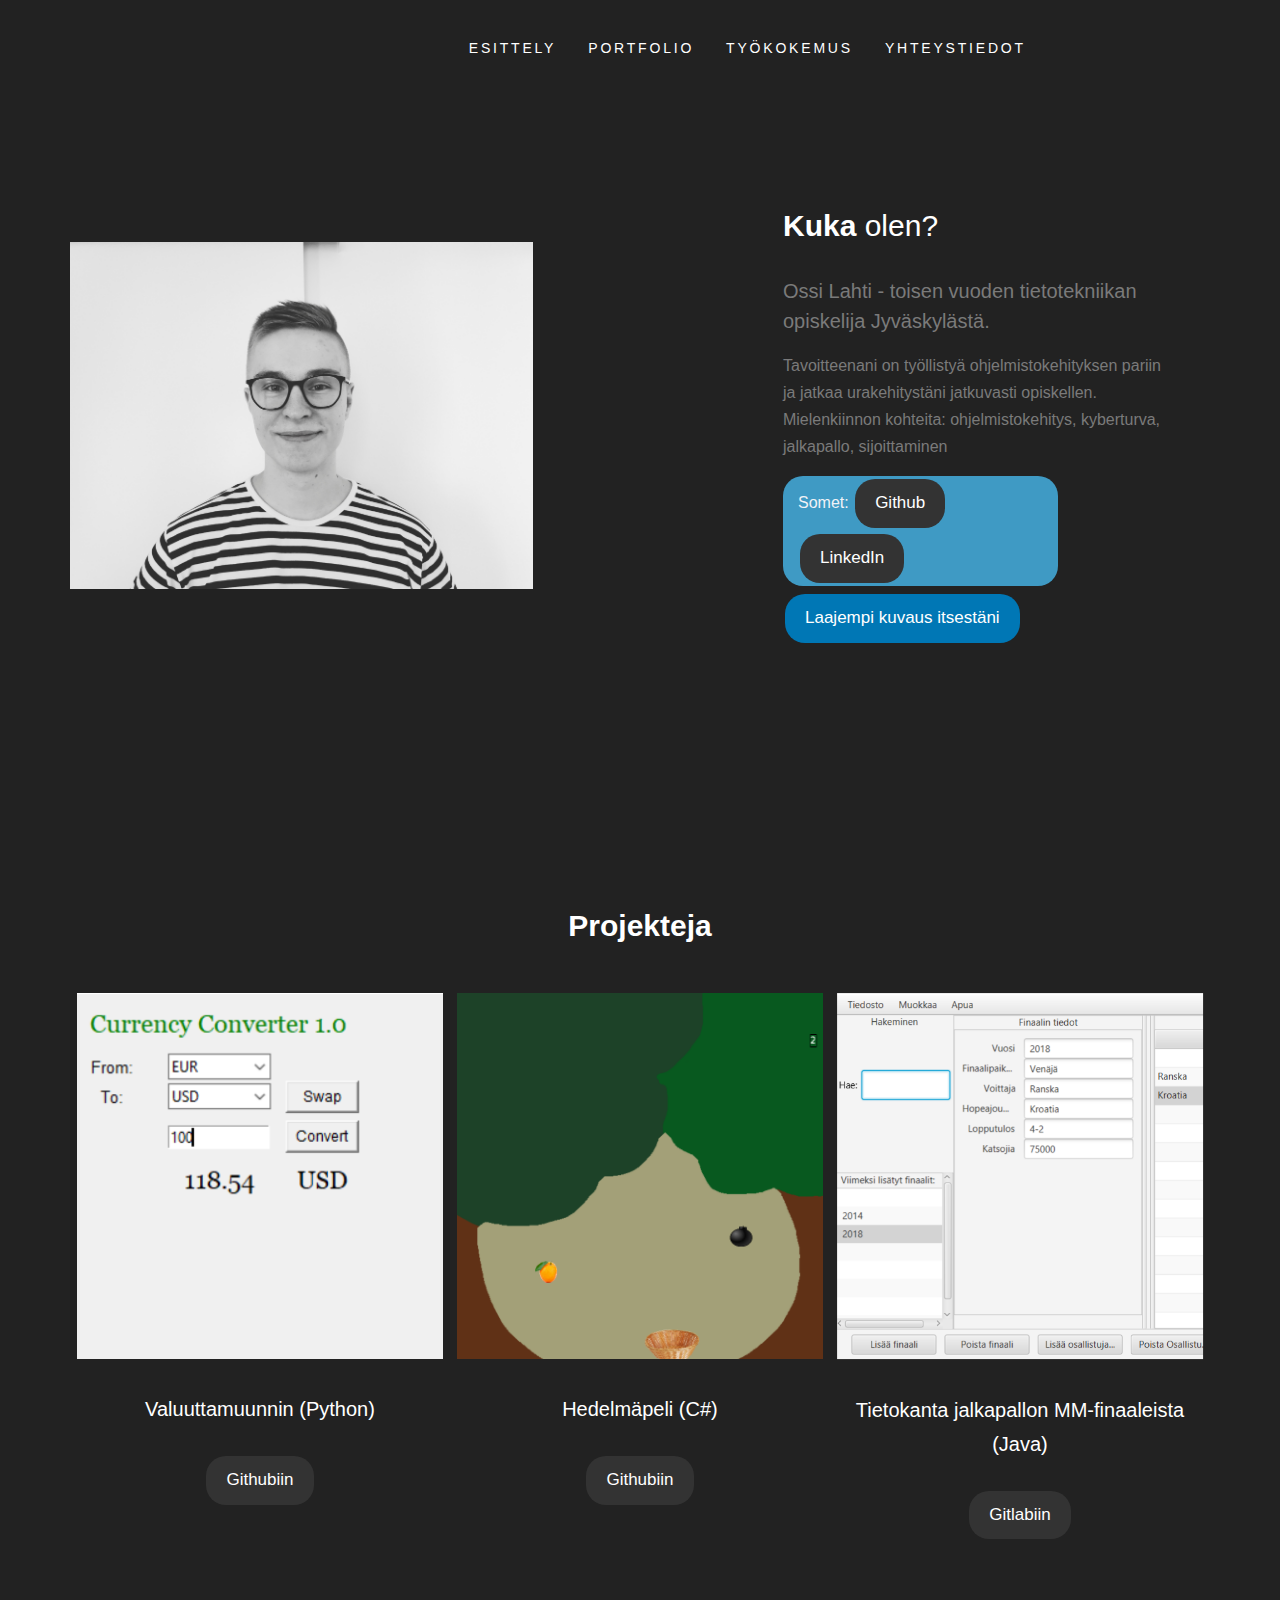
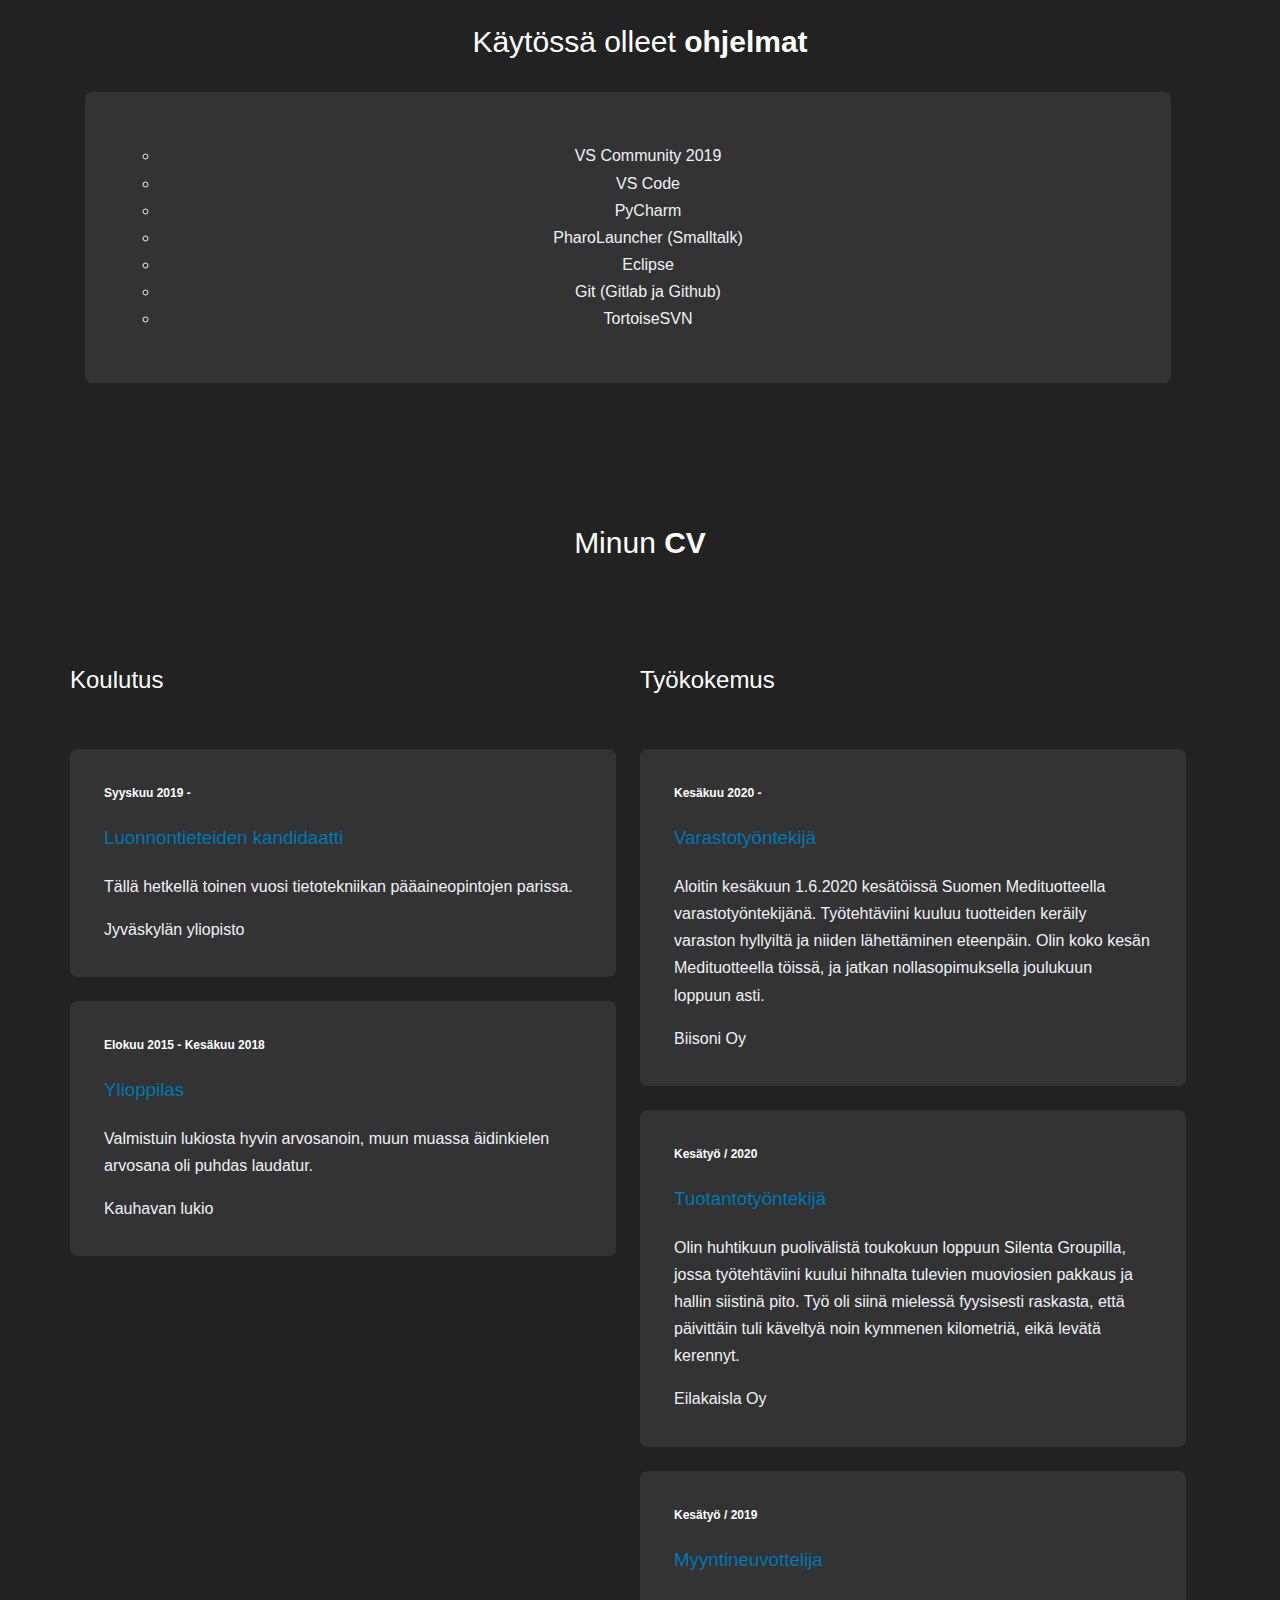
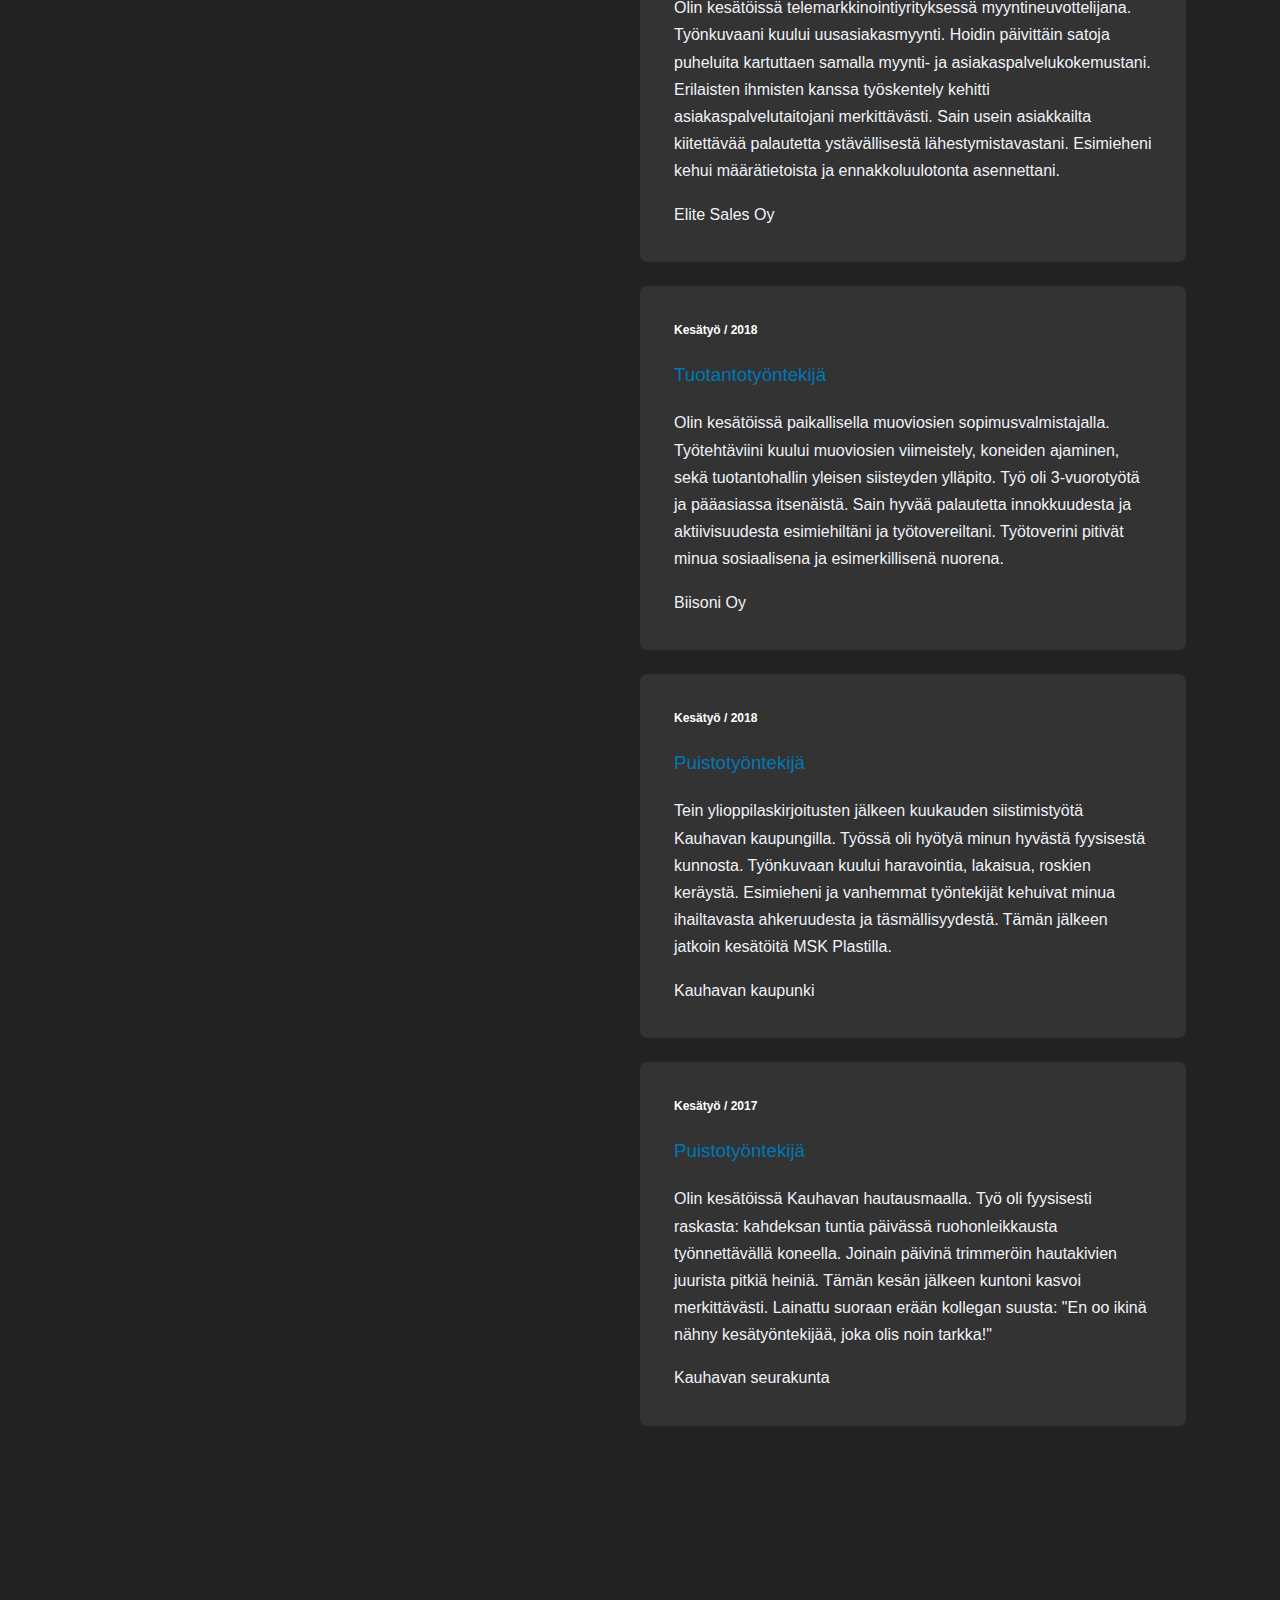
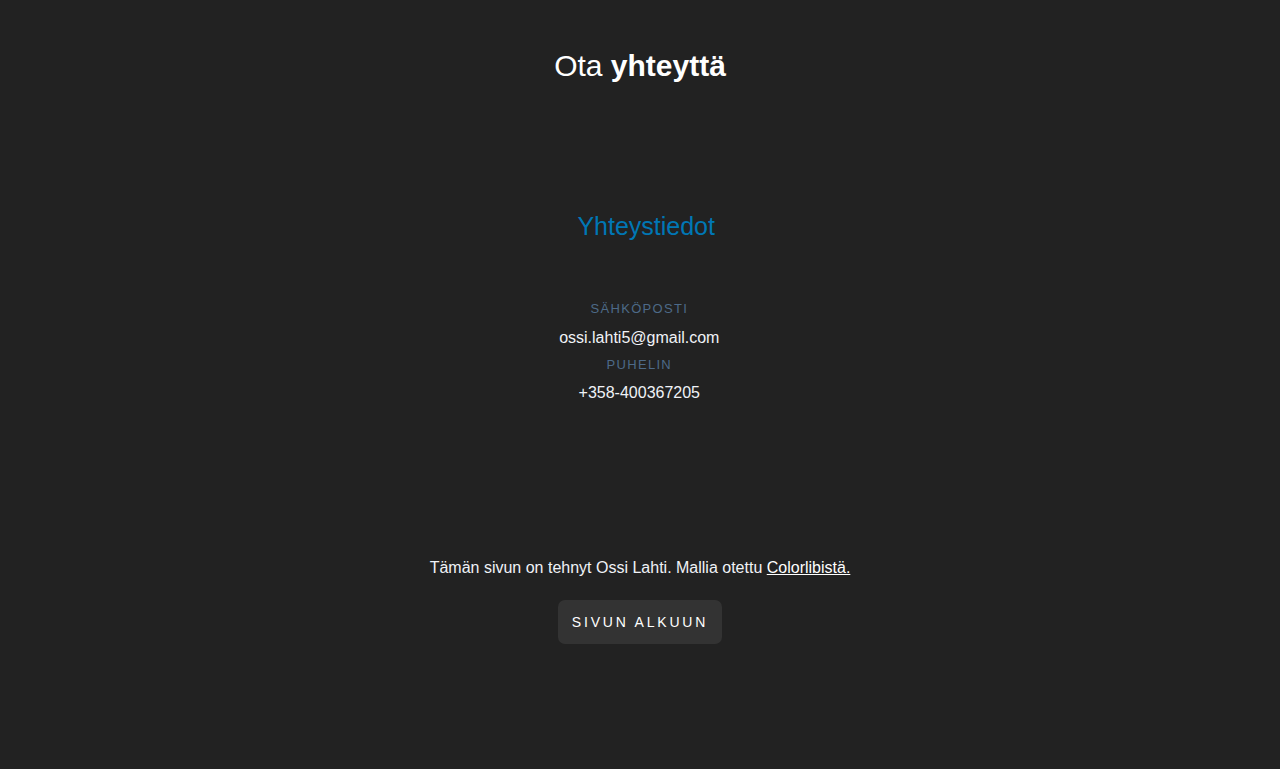
==== index.html @ ef9a9157 "Added all the files needed for the website" ====
<!DOCTYPE html>
<html lang="fi">

<head>
    <meta charset="UTF-8" />
    <link href="css/ulkoasu.css" rel="StyleSheet" type="text/css" />
    <title>Ossi Lahti</title>
</head>

<body class="ekasivu">
    <div class="navbar">
        <a class="active" href="#section-about">ESITTELY</a>
        <a class="active" href="#section-portfolio">PORTFOLIO</a>
        <a class="active" href="#section-resume">TYÖKOKEMUS</a>
        <a class="active" href="#section-contact">YHTEYSTIEDOT</a>
    </div>
    <section class="site-section" id="section-about">
        <div class="container">
            <div class="row mb-5 align-items-center">
                <div class="col-lg-7 pr-lg-5 mb-5 mb-lg-0">
                    <img src="kuvat/IMG_20200924_141254.jpg" alt="Kuva minusta" class="img-fluid">
                </div>
                <div class="col-lg-5 pl-lg-5">
                    <div class="section-heading">
                        <h2><strong>Kuka</strong> olen?</h2>
                    </div>
                    <p class="lead">Ossi Lahti - toisen vuoden tietotekniikan opiskelija Jyväskylästä. </p>
                    <p class="teksti2">Tavoitteenani on työllistyä ohjelmistokehityksen pariin ja jatkaa urakehitystäni
                        jatkuvasti opiskellen. Mielenkiinnon kohteita:
                        ohjelmistokehitys, kyberturva, jalkapallo, sijoittaminen
                    </p>
                    <div style="padding-left: 15px; padding-right: 10px; background-color: #3f9ac4; width: 275px; border-radius: 20px; "
                        class="cat">
                        Somet: <a href="https://github.com/ossilahti/" class="gitnapit">Github</a>
                        <a href="https://www.linkedin.com/in/ossi-lahti/" class="gitnapit">LinkedIn</a>
                    </div>
                    <div style="padding-top: 5px;" class="nappi">
                        <p>
                            <a href="kuvaus\kuvaus.html" class="button">Laajempi kuvaus itsestäni</a>
                        </p>
                    </div>

                </div>
            </div>
        </div>
    </section>
    <section class="site-section" id="section-portfolio">
        <div class="container">
            <div class="row">
                <div class="section-heading text-center col-md-12">
                    <h2><strong>Projekteja</strong></h2>
                </div>
            </div>
            <div class="filters-content">
                <div class="row grid" style="position: relative; height: 600.766px;">
                    <div class="single-portfolio col-sm-4 all mockup" style="position: absolute; left: 0%; top: 0px;">
                        <div class="relative">
                            <div class="thumb">
                                <div class="overlay overlay-bg"></div>
                                <img class="image img-fluid" src="kuvat/currencyconverter.png" alt="">
                            </div>
                        </div>
                        <div class="p-inner">
                            <h4>Valuuttamuunnin (Python)</h4>
                            <div class="cat"><a href="https://github.com/ossilahti/currency-converter"
                                    class="gitnapit">Githubiin</a></div>
                        </div>
                    </div>
                    <div class="single-portfolio col-sm-4 all mockup"
                        style="position: absolute; left: 33.3318%; top: 0px;">
                        <div class="relative">
                            <div class="thumb">
                                <div class="overlay overlay-bg"></div>
                                <img class="image img-fluid" src="kuvat/hedelmapeli.png" alt="">
                            </div>
                        </div>
                        <div class="p-inner">
                            <h4>Hedelmäpeli (C#)</h4>
                            <div class="cat"><a href="https://github.com/ossilahti/hedelmapeli"
                                    class="gitnapit">Githubiin</a></div>
                        </div>
                    </div>
                    <div class="single-portfolio col-sm-4 all packaging"
                        style="position: absolute; left: 66.6637%; top: 0px;">
                        <div class="relative">
                            <div class="thumb">
                                <div class="overlay overlay-bg"></div>
                                <img class="image img-fluid" src="kuvat/tietokanta.png" alt="">
                            </div>
                        </div>
                        <div class="p-inner">
                            <h4>Tietokanta jalkapallon MM-finaaleista (Java)</h4>
                            <div class="cat"><a href="https://gitlab.jyu.fi/otvlahti/ohj2"
                                    class="gitnapit">Gitlabiin</a></div>
                        </div>
                    </div>
                </div>
                <div class="section-heading text-center col-md-12">
                    <h2>Käytössä olleet<strong> ohjelmat</strong></h2>
                    <div class="resume-item mb-4">
                        <ul class="a">
                            <li>VS Community 2019</li>
                            <li>VS Code</li>
                            <li>PyCharm</li>
                            <li>PharoLauncher (Smalltalk)</li>
                            <li>Eclipse</li>
                            <li>Git (Gitlab ja Github)</li>
                            <li>TortoiseSVN</li>
                        </ul>
                        </p>
                    </div>
                </div>
            </div>

        </div>
        <section class="site-section " id="section-resume">
            <div class="container">
                <div class="row">
                    <div class="col-md-12 mb-5">
                        <div class="section-heading text-center">
                            <h2>Minun <strong>CV</strong></h2>
                        </div>
                    </div>
                    <div class="col-md-6">
                        <h2 class="mb-5">Koulutus</h2>
                        <div class="resume-item mb-4">
                            <span class="date"><span class="icon-calendar"></span>Syyskuu 2019 - </span>
                            <h3>Luonnontieteiden kandidaatti</h3>
                            <p>Tällä hetkellä toinen vuosi tietotekniikan pääaineopintojen parissa.</p>
                            <span class="school">Jyväskylän yliopisto</span>
                        </div>
                        <div class="resume-item mb-4">
                            <span class="date"><span class="icon-calendar"></span>Elokuu 2015 - Kesäkuu 2018</span>
                            <h3>Ylioppilas</h3>
                            <p>Valmistuin lukiosta hyvin arvosanoin, muun muassa äidinkielen arvosana oli puhdas
                                laudatur.
                            </p>
                            <span class="school">Kauhavan lukio</span>
                        </div>
                    </div>
                    <div class="col-md-6">
                        <h2 class="mb-5">Työkokemus</h2>
                        <div class="resume-item mb-4">
                            <span class="date"><span class="icon-calendar"></span>Kesäkuu 2020 - </span>
                            <h3>Varastotyöntekijä</h3>
                            <p>Aloitin kesäkuun 1.6.2020 kesätöissä Suomen Medituotteella varastotyöntekijänä.
                                Työtehtäviini
                                kuuluu
                                tuotteiden keräily varaston hyllyiltä
                                ja niiden lähettäminen eteenpäin. Olin koko kesän Medituotteella töissä, ja jatkan
                                nollasopimuksella
                                joulukuun loppuun
                                asti.</p>
                            <span class="school">Biisoni Oy</span>
                        </div>
                        <div class="resume-item mb-4">
                            <span class="date"><span class="icon-calendar"></span>Kesätyö / 2020</span>
                            <h3>Tuotantotyöntekijä</h3>
                            <p>Olin huhtikuun puolivälistä toukokuun loppuun Silenta Groupilla, jossa työtehtäviini
                                kuului
                                hihnalta
                                tulevien muoviosien pakkaus ja hallin siistinä pito.
                                Työ oli siinä mielessä fyysisesti raskasta, että päivittäin tuli käveltyä noin kymmenen
                                kilometriä, eikä
                                levätä kerennyt.</p>
                            <span class="school">Eilakaisla Oy</span>
                        </div>
                        <div class="resume-item mb-4">
                            <span class="date"><span class="icon-calendar"></span> Kesätyö / 2019</span>
                            <h3>Myyntineuvottelija</h3>
                            <p>Olin kesätöissä telemarkkinointiyrityksessä myyntineuvottelijana. Työnkuvaani kuului
                                uusasiakasmyynti.
                                Hoidin
                                päivittäin satoja puheluita kartuttaen samalla myynti- ja asiakaspalvelukokemustani.
                                Erilaisten ihmisten
                                kanssa
                                työskentely kehitti asiakaspalvelutaitojani merkittävästi. Sain usein asiakkailta
                                kiitettävää palautetta
                                ystävällisestä
                                lähestymistavastani. Esimieheni kehui määrätietoista ja ennakkoluulotonta asennettani.
                            </p>
                            <span class="school">Elite Sales Oy</span>
                        </div>
                        <div class="resume-item mb-4">
                            <span class="date"><span class="icon-calendar"></span>Kesätyö / 2018</span>
                            <h3>Tuotantotyöntekijä</h3>
                            <p> Olin kesätöissä paikallisella muoviosien sopimusvalmistajalla. Työtehtäviini kuului
                                muoviosien
                                viimeistely,
                                koneiden ajaminen, sekä tuotantohallin yleisen siisteyden ylläpito. Työ oli 3-vuorotyötä
                                ja
                                pääasiassa
                                itsenäistä. Sain hyvää palautetta innokkuudesta ja aktiivisuudesta esimiehiltäni ja
                                työtovereiltani.
                                Työtoverini pitivät minua sosiaalisena ja esimerkillisenä nuorena.</p>
                            <span class="school">Biisoni Oy</span>
                        </div>
                        <div class="resume-item mb-4">
                            <span class="date"><span class="icon-calendar"></span> Kesätyö / 2018</span>
                            <h3>Puistotyöntekijä</h3>
                            <p>Tein ylioppilaskirjoitusten jälkeen kuukauden siistimistyötä Kauhavan kaupungilla. Työssä
                                oli
                                hyötyä
                                minun hyvästä fyysisestä kunnosta. Työnkuvaan kuului haravointia, lakaisua, roskien
                                keräystä. Esimieheni
                                ja vanhemmat
                                työntekijät kehuivat minua ihailtavasta ahkeruudesta ja täsmällisyydestä. Tämän jälkeen
                                jatkoin
                                kesätöitä
                                MSK Plastilla.</p>
                            <span class="school">Kauhavan kaupunki</span>
                        </div>
                        <div class="resume-item mb-4">
                            <span class="date"><span class="icon-calendar"></span> Kesätyö / 2017</span>
                            <h3>Puistotyöntekijä</h3>
                            <p>Olin kesätöissä Kauhavan hautausmaalla. Työ oli fyysisesti raskasta: kahdeksan tuntia
                                päivässä
                                ruohonleikkausta työnnettävällä koneella. Joinain päivinä trimmeröin hautakivien
                                juurista
                                pitkiä heiniä.
                                Tämän kesän jälkeen kuntoni kasvoi merkittävästi. Lainattu suoraan erään kollegan
                                suusta:
                                "En oo ikinä
                                nähny kesätyöntekijää, joka olis noin tarkka!"</p>
                            <span class="school">Kauhavan seurakunta</span>
                        </div>

                    </div>
                </div>
            </div>
        </section>
        <section class="site-section" id="section-contact">
            <div class="container">
                <div class="row">
                    <div class="col-md-12 mb-5">
                        <div class="section-heading text-center">
                            <h2>Ota<strong> yhteyttä</strong></h2>
                        </div>
                        <div class="col-md-5 pl-md-5">
                            <h3 style="margin-left: 35.5%; font-size: 25px;"class="mb-5">Yhteystiedot</h3>
                            <ul class="site-contact-details">
                                <li>
                                    <span class="text-uppercase">Sähköposti</span>
                                    ossi.lahti5@gmail.com
                                </li>
                                <li>
                                    <span class="text-uppercase">Puhelin</span>
                                    +358-400367205
                                </li>
                            </ul>
                        </div>
                        
                    </div>
                </div>
        </section>
        <footer class="footer1">
            <p style="padding-top: 20px; padding-bottom: 10px;">Tämän sivun on tehnyt Ossi Lahti. Mallia otettu <a
                    class="linkkicolor" href="https://colorlib.com/wp/template/rezume/">Colorlibistä.</a>
            <p style="padding-bottom: 30px;"><a class="alabäkki" href="#">SIVUN ALKUUN</a></p>
        </footer>
</body>

</html>
---- css/ulkoasu.css ----
body {
  font-family:-apple-system, BlinkMacSystemFont, "Segoe UI", Roboto, "Helvetica Neue", Arial, sans-serif, "Apple Color Emoji", "Segoe UI Emoji", "Segoe UI Symbol", "Noto Color Emoji"; 
  background-color: #222222;
  color: #f0f2f7;
  text-align:left;
  font-weight: 300;
  font-size:16px;
  line-height: 1.7;
}
h1, h2, h3, h4, h5 {
  color: #fff;
  font-weight: 200;
}

p {
  margin-top: 0;
  margin-bottom: 1rem;
}

h3 {
  color:#0077b5;  
  font-family: inherit;
  font-weight:200;
}

.navbar {
    padding: 15px;
    overflow: hidden;
    background-color: transparent;
    position: relative;
    float: none;
    left: 34%;
  }
  
.navbar a {
    float: left;
    color: #fff;
    text-align: center;
    padding: 14px 16px;
    text-decoration: none;
    font-size: 14px;
    font-weight: 500;
    letter-spacing: .2em;
  }
  
.navbar a:hover {
    background-color: #fff;
    color: #0077b5;
  }
  
.navbar a:active {
    background-color: whitesmoke;
    color: #0077b5;
}

.active:last-child {
    border-right: none;
}

  img {
    height:100%;
    width: 75%;
    background-position: center;
    background-repeat: no-repeat;
    background-size: cover;
  }

  .ekasivu {
      text-align: left;
  }

.resume-item {
  padding: 30px;
  background: #333;
  -webkit-transition: .3s all ease;
  -o-transition: .3s all ease;
  transition: .3s all ease;
  border: 4px solid transparent;
  border-radius: 7px;
}

.resume-item .date {
  display: block;
  margin-bottom: 10px;
  font-size: 12px;
  font-weight: 700;
  color: #fff;
}


.row {
  display: -webkit-box;
  display: -ms-flexbox;
  display: flex;
  -ms-flex-wrap: wrap;
  flex-wrap: wrap;
  margin-right: -15px;
  margin-left: -15px;
}

.site-section {
  padding: 5em 0;
}
.mb-4, .my-4 {
  margin-bottom: 1.5rem !important;
  margin-right: 1.5rem !important;
}

section {
  display: block;
}

.container {
  max-width: 1140px;
  width: 100%;
  padding-right: 15px;
  padding-left: 15px;
  margin-right: auto;
  margin-left: auto;
}

.col-md-6 {
  -webkit-box-flex: 0;
  -ms-flex: 0 0 50%;
  flex: 0 0 50%;
  max-width: 50%;
}

.col-md-12 {
  -webkit-box-flex: 0;
  -ms-flex: 0 0 100%;
  flex: 0 0 100%;
  max-width: 100%;
}

.mb-5, .my-5 {
  margin-bottom: 3rem !important;
}

.section-heading h2 strong {
  font-weight: 800;
}


.align-items-center {
    -webkit-box-align: center !important;
    -ms-flex-align: center !important;
    align-items: center !important;
}

.pr-lg-5, .px-lg-5 {
  padding-right: 3rem !important;
}

.img-fluid {
  max-width: 100%;
  height: auto;
}

img {
  vertical-align: middle;
  image-rendering: optimizeQuality;
}

.mb-lg-0, .my-lg-0 {
  margin-bottom: 0 !important;
}

.col-lg-7 {
  -webkit-box-flex: 0;
  -ms-flex: 0 0 58.33333%;
  flex: 0 0 58.33333%;
  max-width: 58.33333%;
}
  
.col-lg-5 {
  -webkit-box-flex: 0;
  -ms-flex: 0 0 41.66667%;
  flex: 0 0 41.66667%;
  max-width: 41.66667%;
}

.section-heading {
  margin-bottom: 10px;
  position: relative;
  z-index: 10;
}

.section-heading h2 {
  position: relative;
  font-weight: 200;
  padding-top: 5px;
  font-size: 30px;
}

.pr-lg-5, .px-lg-5 {
  padding-right: 3rem !important;
}

.col-lg-5 {
  -webkit-box-flex: 0;
  -ms-flex: 0 0 38.66667%;
  flex: 0 0 38.66667%;
  max-width: 38.66667%;
}

.pl-lg-5, .px-lg-5 {
  padding-left: 3rem !important;
}

*, ::before, ::after {
  -webkit-box-sizing: border-box;
  box-sizing: border-box;
}
  
.align-items-center {
  -webkit-box-align: center !important;
  -ms-flex-align: center !important;
  align-items: center !important;
}

.lead {
  font-weight: 200;
  line-height: 1.5;
  font-size: 1.25rem;
  color: #7a7a7a;
}

.teksti2 {
  margin-bottom: 1.0rem !important;
  color:  #7a7a7a;
}

element {
  position: relative;
  height: 944.766px;
}

element {
  position: absolute;
  left: 0%;
  top: 0px;
}

.single-portfolio {
  margin-bottom: 50px;
  display: block;
  border-radius: 5px;
}

.col-sm-4 {
  -webkit-box-flex: 0;
  -ms-flex: 0 0 33.33333%;
  flex: 0 0 33.33333%;
  max-width: 33.33333%;
}

.single-portfolio .relative {
  margin-bottom: 20px;
}


.image {
  width: 100%;
  height: 100%;
  -webkit-transition: .5s ease;
  -o-transition: .5s ease;
  transition: .5s ease;
  -webkit-backface-visibility: hidden;
  backface-visibility: hidden;
  padding: 7px;
}

.thumb .overlay-bg {
  opacity: 0;
  border-radius: 5px;
  -webkit-transition: all 0.2s ease-in-out;
  -o-transition: all 0.2s ease-in-out;
  transition: all 0.2s ease-in-out;
}

.single-portfolio .p-inner h4 {
  font-size: 20px;
}

.single-portfolio .p-inner {
  text-align: center;
}

.text-center {
  text-align: center !important;
}

ul.a {
  list-style-type: circle;
}

footer {
  text-align: center;
}

.alabäkki {
  color: white;
  padding: 10px;
  background-color: #333;
  border: 4px solid transparent;
  border-radius: 7px;
  font-size: 14px;
  font-weight: 500;
  text-decoration: none;
  letter-spacing: .2em;
}


.button {
  background-color: #0077b5;
  border: none;
  color: white;
  padding: 10px 20px;
  text-align: center;
  text-decoration: none;
  display: inline-block;
  font-size: 17px;
  margin: 3px 2px;
  cursor: pointer;
  border-radius: 20px;
}

.nappi a:active {
  background-color: #075488;
  color: white;
}

.nappi a:hover {
    background-color: #075488;
    color: white;
  }

.linkkicolor {
  color:white;
}

.gitnapit {
  background-color: #333;
  border: none;
  color: white;
  padding: 10px 20px;
  text-decoration: none;
  text-align: center;
  display: inline-block;
  font-size: 17px;
  margin: 3px 2px;
  cursor: pointer;
  border-radius: 20px;
}

.cat a:hover {
  background-color: grey;
  color:white;
}

.footer1 a:hover {
  color: white;
  background-color: grey;
}

.otsikko1 {
  padding-top:50px; 
  text-align: center;
}

.col-md-5 {
  margin-top: 10%;
  -webkit-box-flex: 0;
  -ms-flex: 0 0 41.66667%;
  flex: 0 0 41.66667%;
  max-width: 41.66667%;
  margin-left: 27%;
}

.pl-md-5, .px-md-5 {
  padding-left: 3rem !important;
}

.site-contact-details, .site-contact-details li {
  padding: 0;
  margin: 0;
  text-align:center;
}

.text-uppercase {
  text-transform: uppercase !important;
}

.site-contact-details li {
  list-style: none;
  text-align:center;
}

.site-contact-details li > span {
  color: #4d6a88;
  letter-spacing: .1em;
  font-size: 13px;
  font-weight: 400;
  padding: 0.2rem;
  display: block;
}
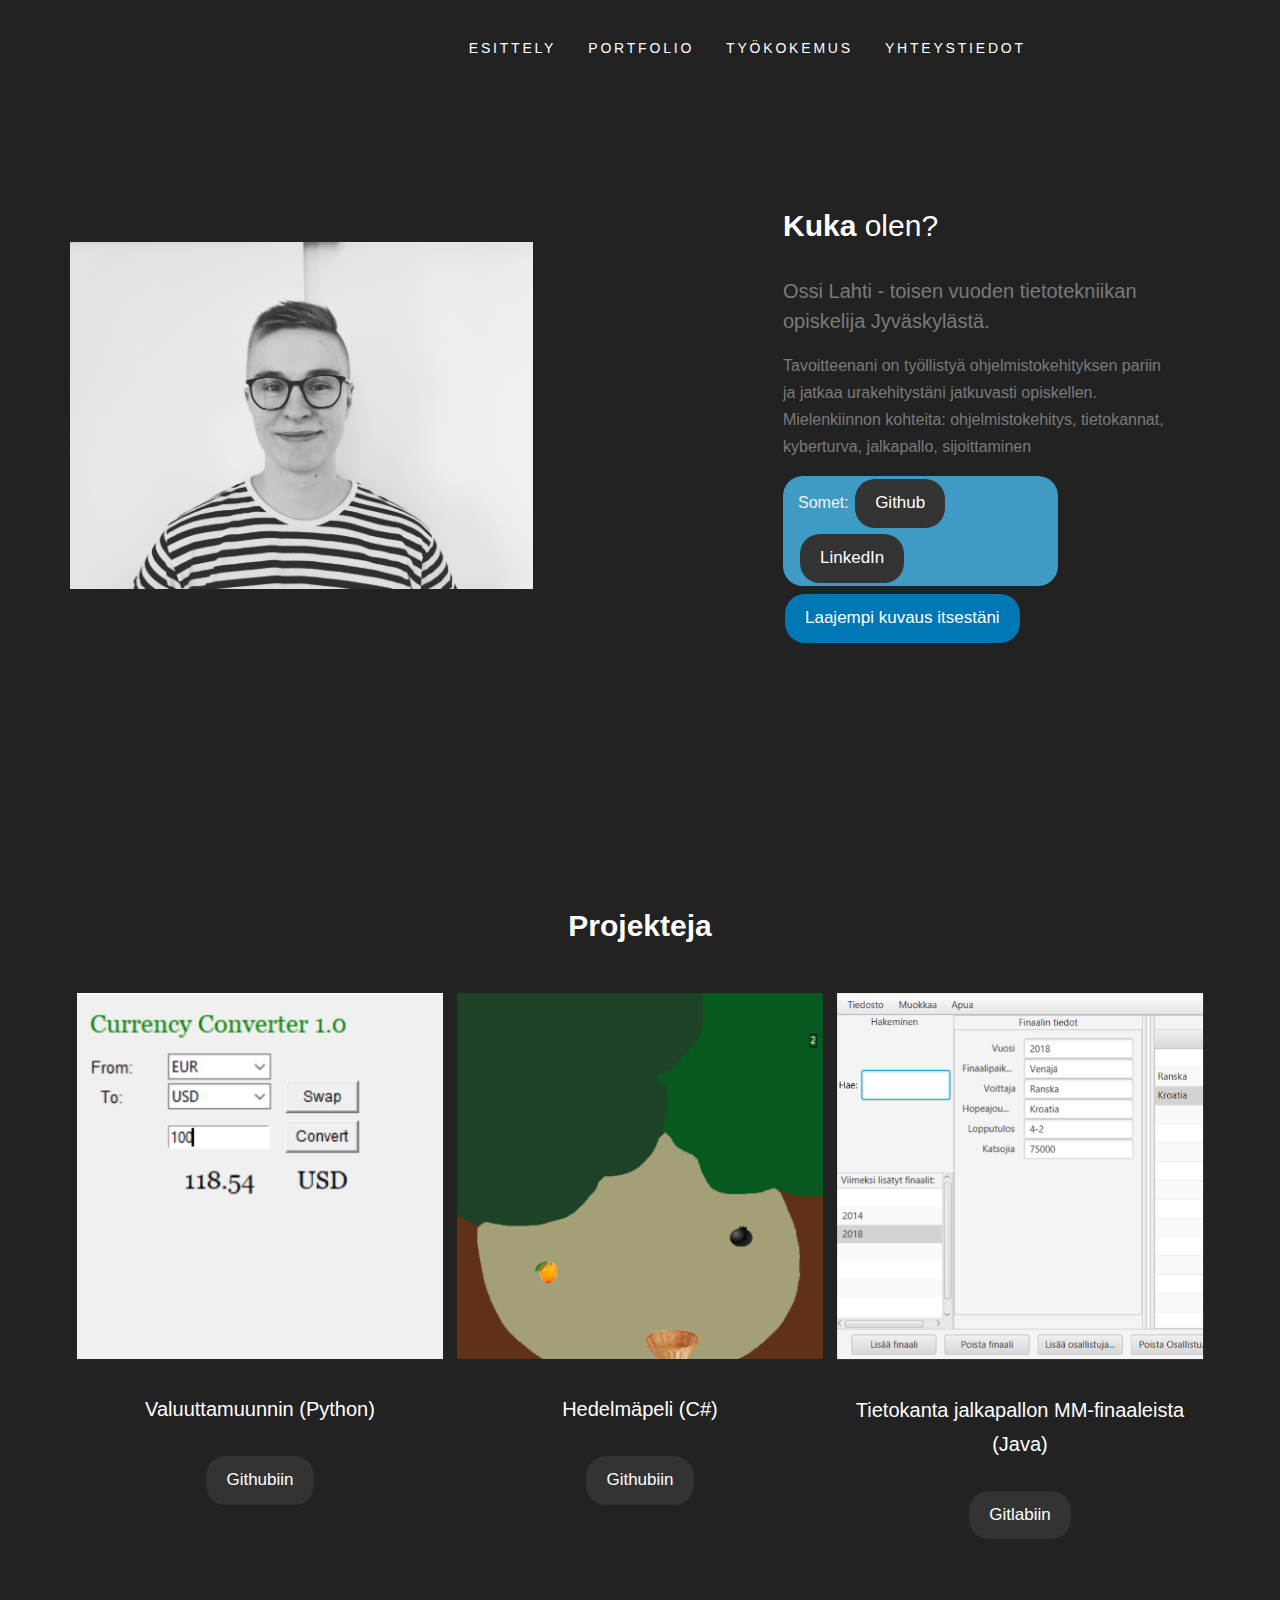
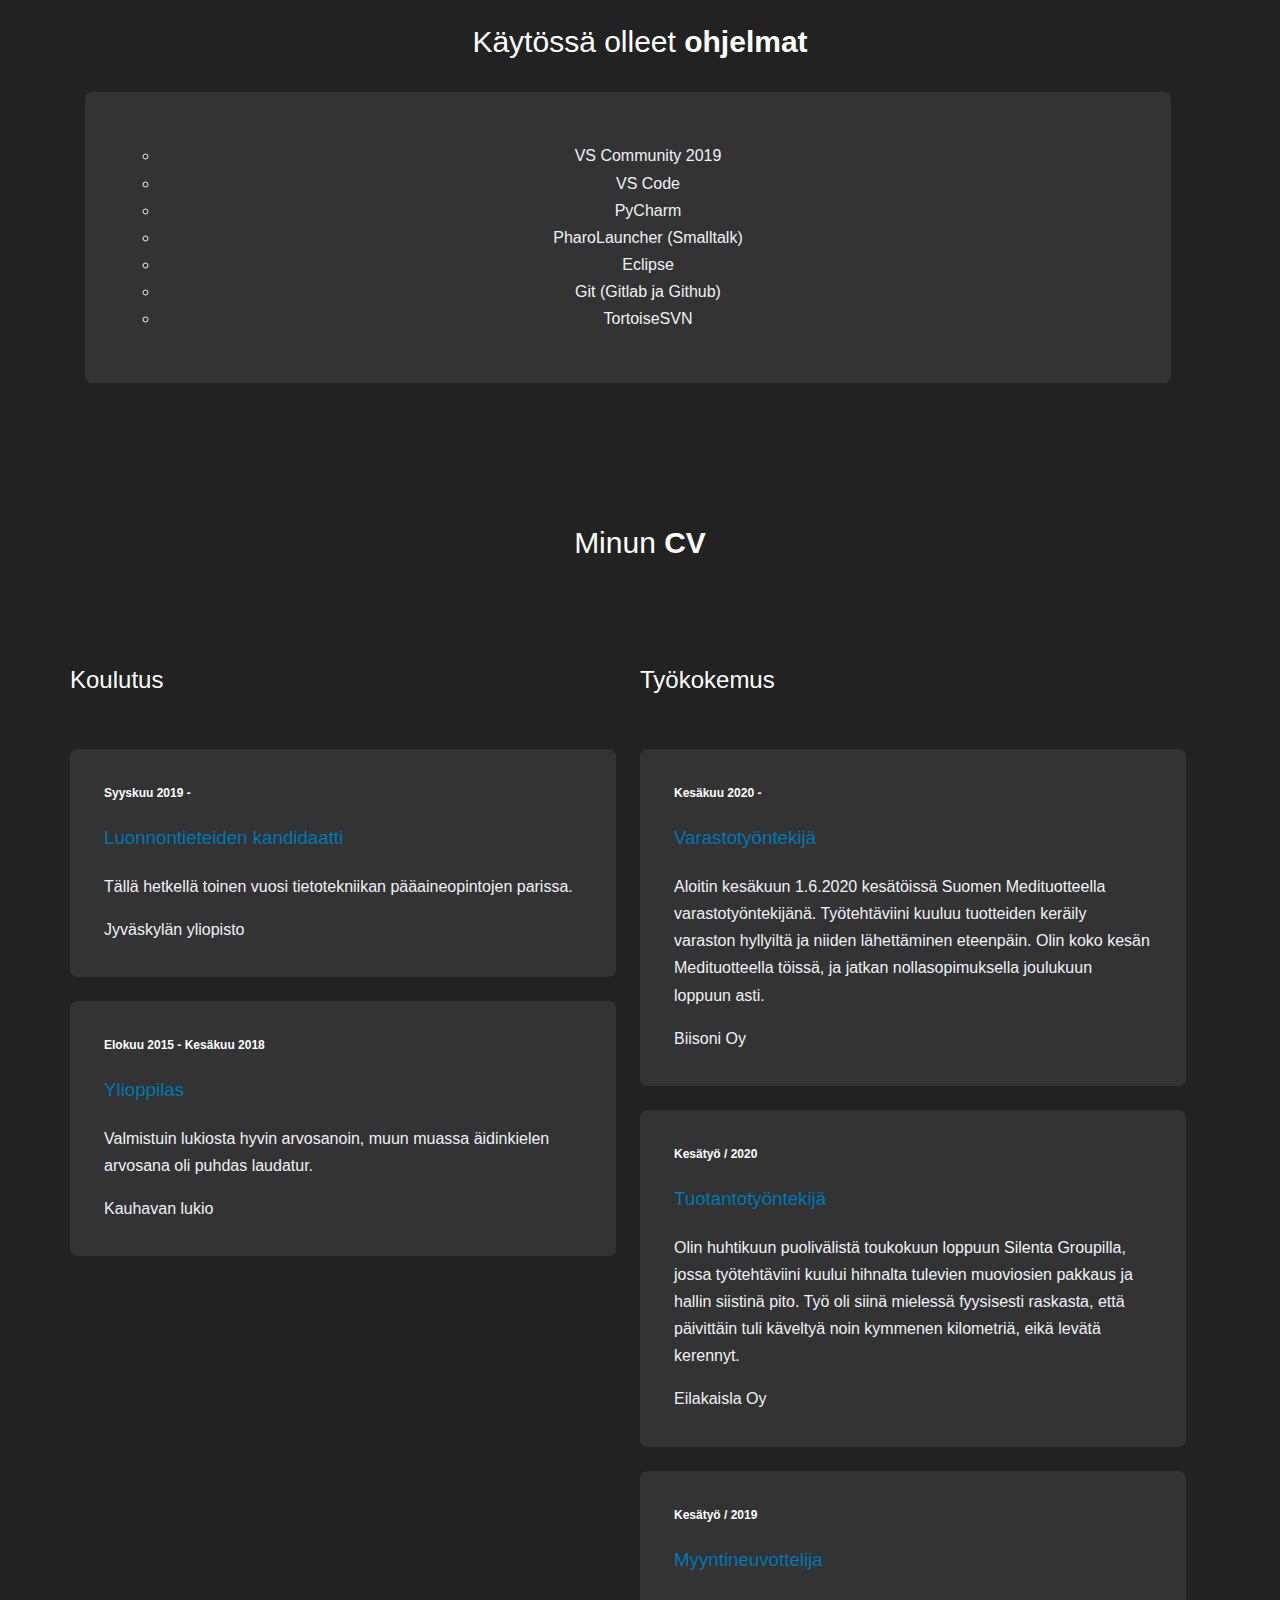
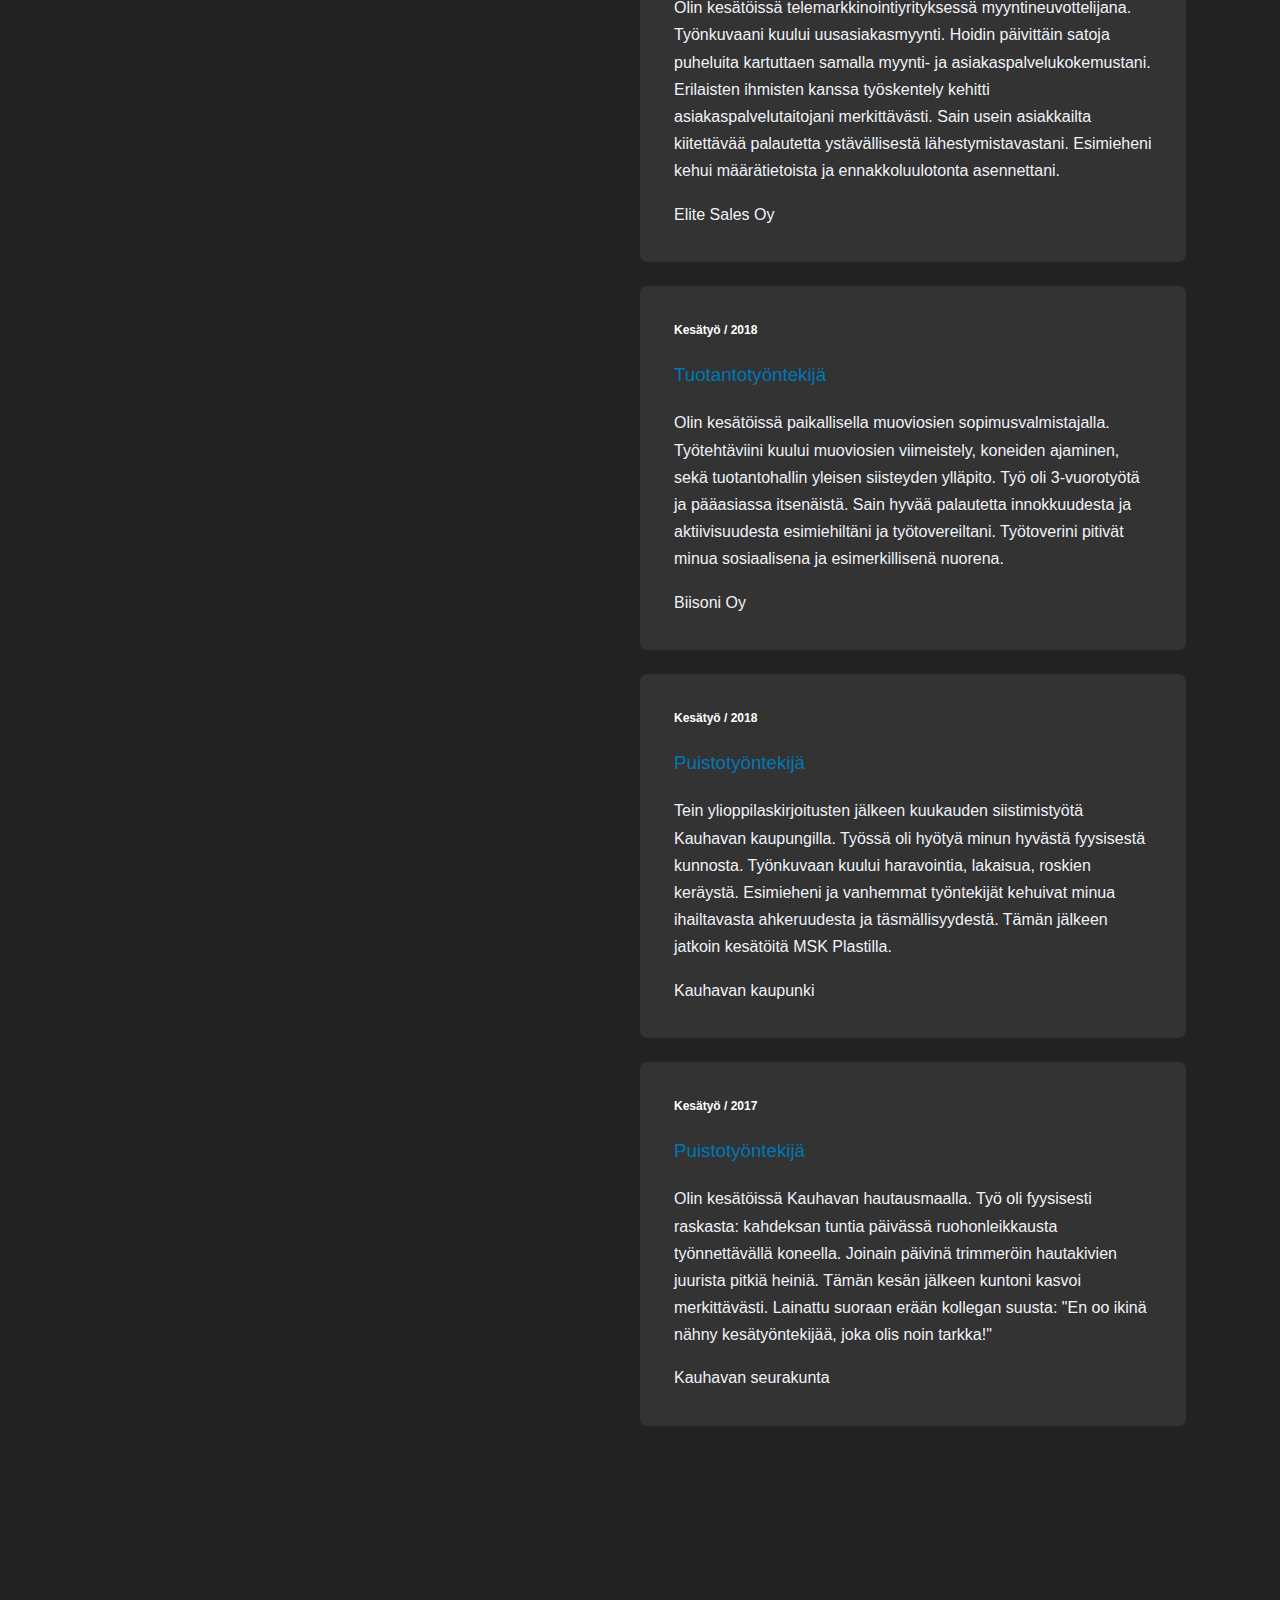
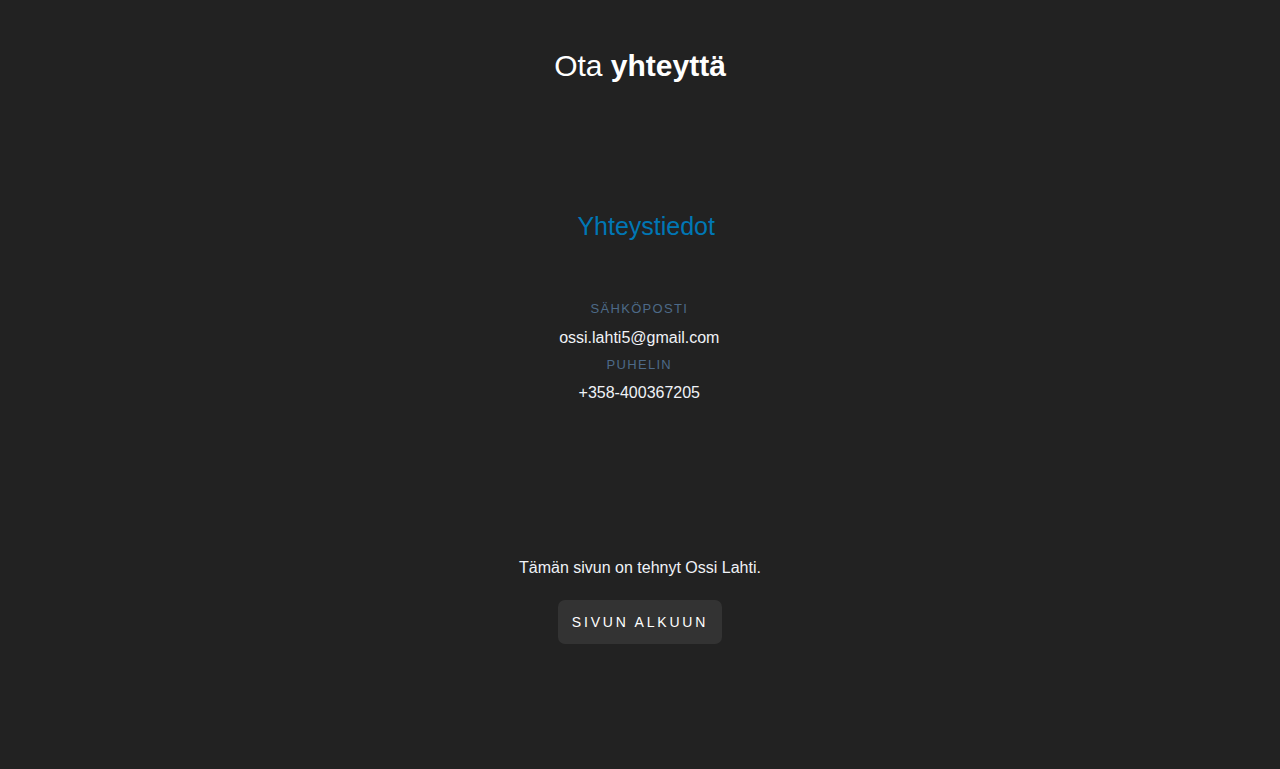
==== commit ce3558a1: "Päivitystä" ====
--- a/index.html
+++ b/index.html
@@ -27,7 +27,7 @@
                     <p class="lead">Ossi Lahti - toisen vuoden tietotekniikan opiskelija Jyväskylästä. </p>
                     <p class="teksti2">Tavoitteenani on työllistyä ohjelmistokehityksen pariin ja jatkaa urakehitystäni
                         jatkuvasti opiskellen. Mielenkiinnon kohteita:
-                        ohjelmistokehitys, kyberturva, jalkapallo, sijoittaminen
+                        ohjelmistokehitys, tietokannat, kyberturva, jalkapallo, sijoittaminen
                     </p>
                     <div style="padding-left: 15px; padding-right: 10px; background-color: #3f9ac4; width: 275px; border-radius: 20px; "
                         class="cat">
@@ -254,8 +254,7 @@
                 </div>
         </section>
         <footer class="footer1">
-            <p style="padding-top: 20px; padding-bottom: 10px;">Tämän sivun on tehnyt Ossi Lahti. Mallia otettu <a
-                    class="linkkicolor" href="https://colorlib.com/wp/template/rezume/">Colorlibistä.</a>
+            <p style="padding-top: 20px; padding-bottom: 10px;">Tämän sivun on tehnyt Ossi Lahti.
             <p style="padding-bottom: 30px;"><a class="alabäkki" href="#">SIVUN ALKUUN</a></p>
         </footer>
 </body>
--- a/css/ulkoasu.css
+++ b/css/ulkoasu.css
@@ -6,6 +6,7 @@
   font-weight: 300;
   font-size:16px;
   line-height: 1.7;
+  overflow-x: hidden; 
 }
 h1, h2, h3, h4, h5 {
   color: #fff;
@@ -63,10 +64,8 @@
     background-position: center;
     background-repeat: no-repeat;
     background-size: cover;
-  }
-
-  .ekasivu {
-      text-align: left;
+    vertical-align: middle;
+    image-rendering: optimizeQuality;
   }
 
 .resume-item {
@@ -87,7 +86,6 @@
   color: #fff;
 }
 
-
 .row {
   display: -webkit-box;
   display: -ms-flexbox;
@@ -101,6 +99,7 @@
 .site-section {
   padding: 5em 0;
 }
+
 .mb-4, .my-4 {
   margin-bottom: 1.5rem !important;
   margin-right: 1.5rem !important;
@@ -141,7 +140,6 @@
   font-weight: 800;
 }
 
-
 .align-items-center {
     -webkit-box-align: center !important;
     -ms-flex-align: center !important;
@@ -157,11 +155,6 @@
   height: auto;
 }
 
-img {
-  vertical-align: middle;
-  image-rendering: optimizeQuality;
-}
-
 .mb-lg-0, .my-lg-0 {
   margin-bottom: 0 !important;
 }
@@ -171,13 +164,6 @@
   -ms-flex: 0 0 58.33333%;
   flex: 0 0 58.33333%;
   max-width: 58.33333%;
-}
-  
-.col-lg-5 {
-  -webkit-box-flex: 0;
-  -ms-flex: 0 0 41.66667%;
-  flex: 0 0 41.66667%;
-  max-width: 41.66667%;
 }
 
 .section-heading {
@@ -236,12 +222,6 @@
   height: 944.766px;
 }
 
-element {
-  position: absolute;
-  left: 0%;
-  top: 0px;
-}
-
 .single-portfolio {
   margin-bottom: 50px;
   display: block;
@@ -258,7 +238,6 @@
 .single-portfolio .relative {
   margin-bottom: 20px;
 }
-
 
 .image {
   width: 100%;
@@ -311,7 +290,6 @@
   letter-spacing: .2em;
 }
 
-
 .button {
   background-color: #0077b5;
   border: none;
